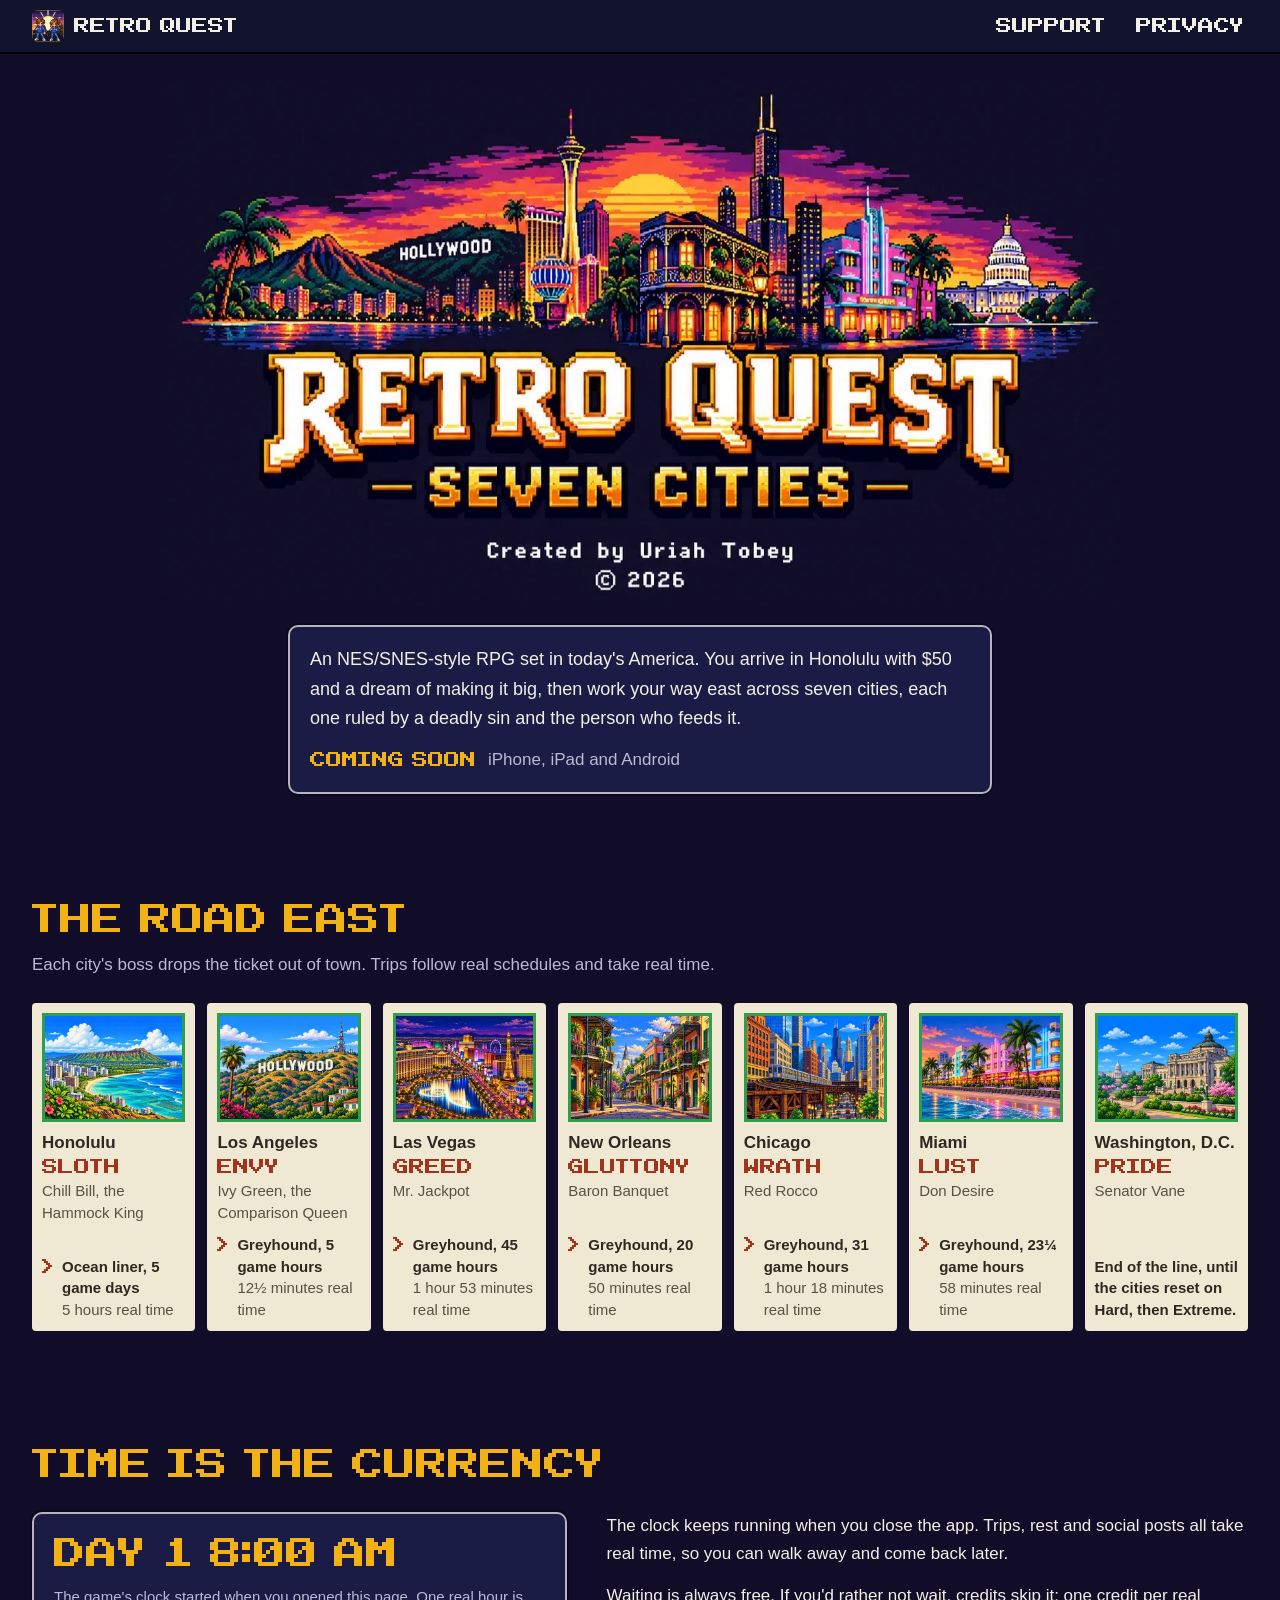
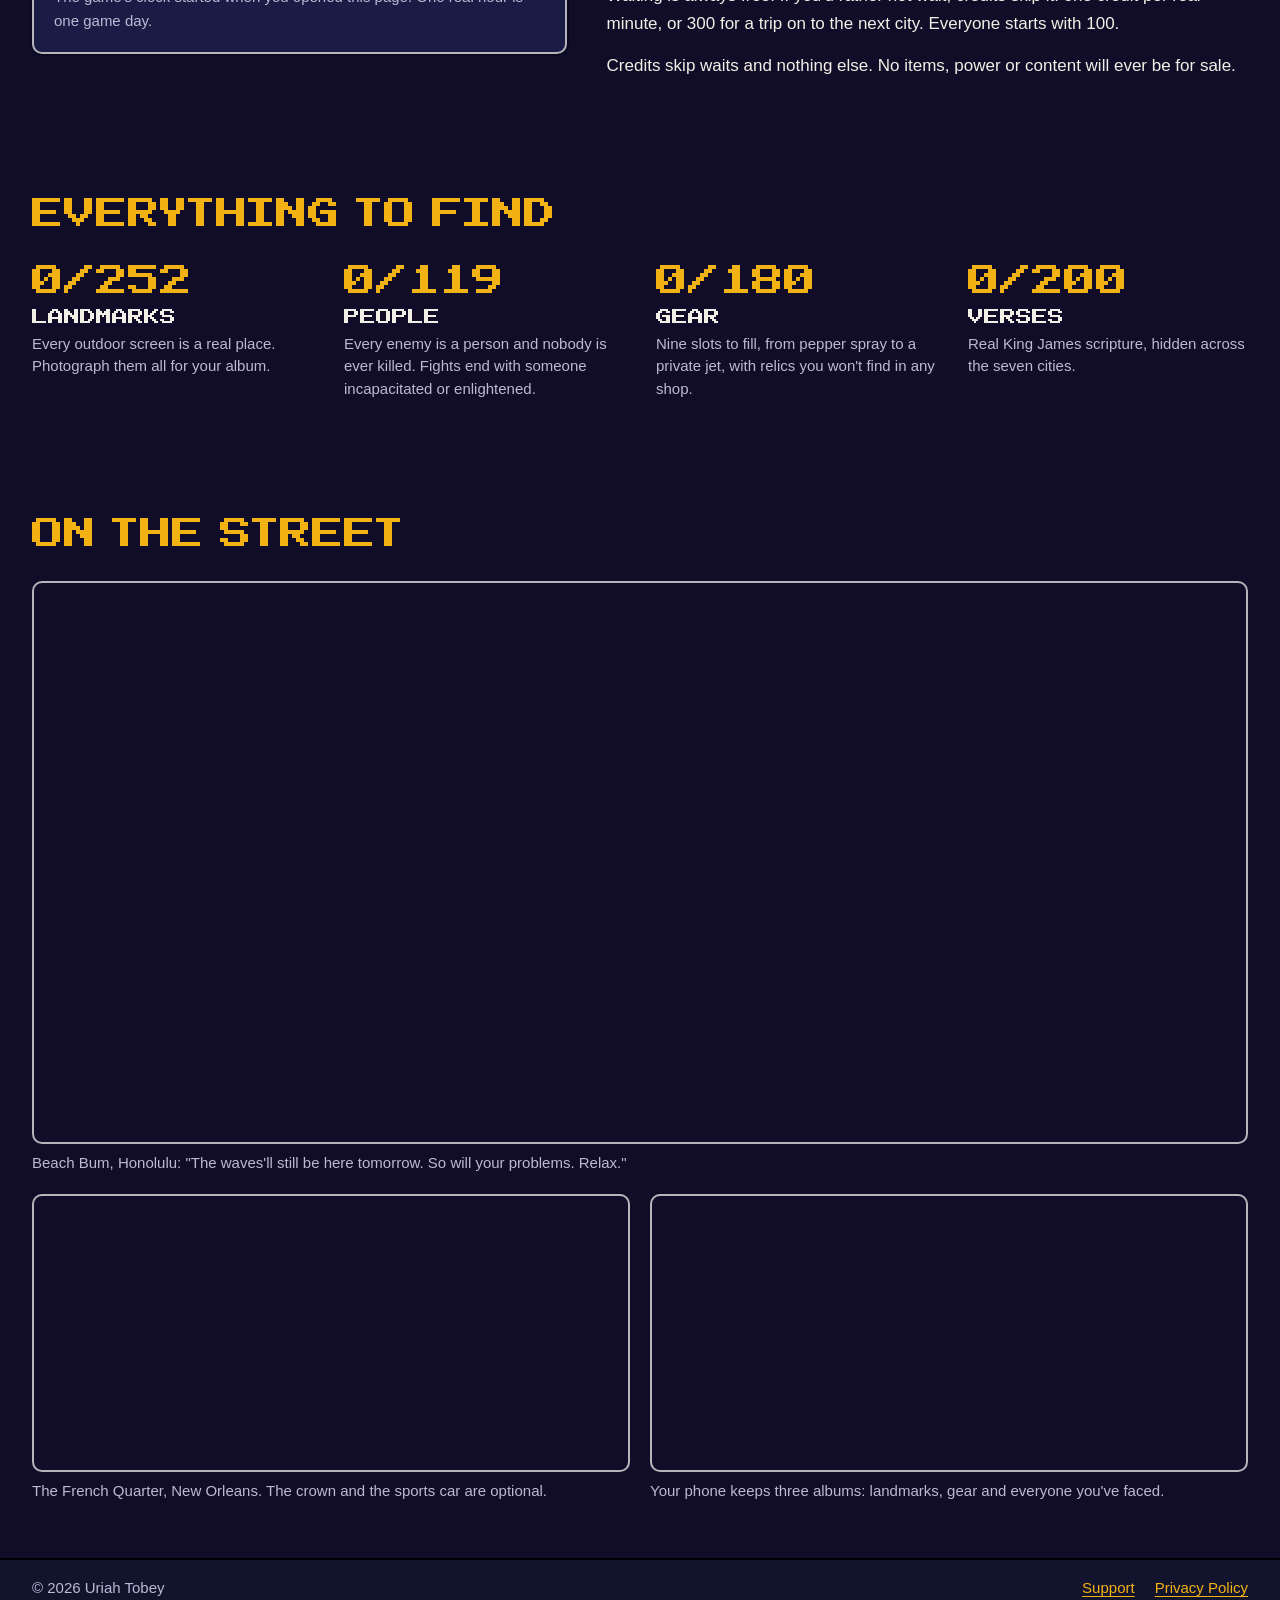
==== index.html @ 447e5976 "Retro Quest website: home page, privacy policy, support, app-ads.txt Co-Authored-By: Claude Opus 5.5" ====
<!doctype html>
<html lang="en">
<head>
<meta charset="utf-8">
<meta name="viewport" content="width=device-width, initial-scale=1, viewport-fit=cover">
<meta http-equiv="Content-Security-Policy" content="default-src 'none'; img-src 'self'; style-src 'self'; font-src 'self'; script-src 'self'; base-uri 'none'; form-action 'none'">
<title>Retro Quest: Seven Cities</title>
<meta name="description" content="An NES/SNES-style RPG for iPhone, iPad and Android. Seven American cities, one deadly sin each, and a real-time clock that keeps running after you close the app.">
<meta name="theme-color" content="#110d28">
<link rel="canonical" href="https://tobeyuj.github.io/">
<link rel="icon" type="image/png" sizes="64x64" href="assets/icon-64.png">
<link rel="icon" type="image/png" sizes="192x192" href="assets/icon-192.png">
<link rel="apple-touch-icon" href="assets/apple-touch-icon.png">
<link rel="preload" href="assets/seven-cities.ttf" as="font" type="font/ttf" crossorigin>
<link rel="stylesheet" href="assets/site.css">
<meta property="og:type" content="website">
<meta property="og:site_name" content="Retro Quest">
<meta property="og:title" content="Retro Quest: Seven Cities">
<meta property="og:description" content="An NES/SNES-style RPG for iPhone, iPad and Android. Seven American cities, one deadly sin each, and a real-time clock that keeps running after you close the app.">
<meta property="og:url" content="https://tobeyuj.github.io/">
<meta property="og:image" content="https://tobeyuj.github.io/assets/social-card.jpg">
<meta property="og:image:width" content="1200">
<meta property="og:image:height" content="630">
<meta name="twitter:card" content="summary_large_image">
<script src="assets/clock.js" defer></script>
</head>
<body>

<header class="hud">
  <div class="wrap hud-in">
    <a class="brand" href="index.html" aria-label="Retro Quest home"><img src="assets/icon-64.png" width="32" height="32" alt=""><span>Retro Quest</span></a>
    <nav class="menu" aria-label="Main">
      <a href="support.html">Support</a>
      <a href="privacy.html">Privacy</a>
    </nav>
  </div>
</header>

<main>
  <section class="hero wrap">
    <h1><img class="splash" src="assets/splash.webp" width="1248" height="685" alt="Retro Quest: Seven Cities. Created by Uriah Tobey. A pixel-art skyline at sunset with Diamond Head, the Hollywood sign, the Las Vegas Strip, a New Orleans balcony, Chicago's towers, a Miami Beach hotel and the U.S. Capitol."></h1>
    <div class="box hero-box">
      <p class="say">An NES/SNES-style RPG set in today's America. You arrive in Honolulu with $50 and a dream of making it big, then work your way east across seven cities, each one ruled by a deadly sin and the person who feeds it.</p>
      <p class="soon"><span class="px">Coming soon</span> iPhone, iPad and Android</p>
    </div>
  </section>

  <section class="band wrap" aria-labelledby="road">
    <div class="band-head">
      <h2 class="h2-px" id="road">The road east</h2>
      <p class="lede">Each city's boss drops the ticket out of town. Trips follow real schedules and take real time.</p>
    </div>
    <ol class="route">
      <li class="stop">
        <img src="assets/city-honolulu.webp" width="400" height="300" alt="Diamond Head above Waikiki Beach">
        <div class="stop-text">
          <h3>Honolulu</h3>
          <p class="sin">Sloth</p>
          <p class="boss">Chill Bill, the Hammock King</p>
          <p class="leg">Ocean liner, 5 game days <span>5 hours real time</span></p>
        </div>
      </li>
      <li class="stop">
        <img src="assets/city-los-angeles.webp" width="400" height="300" alt="The Hollywood sign on its hillside">
        <div class="stop-text">
          <h3>Los Angeles</h3>
          <p class="sin">Envy</p>
          <p class="boss">Ivy Green, the Comparison Queen</p>
          <p class="leg">Greyhound, 5 game hours <span>12&frac12; minutes real time</span></p>
        </div>
      </li>
      <li class="stop">
        <img src="assets/city-las-vegas.webp" width="400" height="300" alt="The Las Vegas Strip at night, fountains in front">
        <div class="stop-text">
          <h3>Las Vegas</h3>
          <p class="sin">Greed</p>
          <p class="boss">Mr. Jackpot</p>
          <p class="leg">Greyhound, 45 game hours <span>1 hour 53 minutes real time</span></p>
        </div>
      </li>
      <li class="stop">
        <img src="assets/city-new-orleans.webp" width="400" height="300" alt="Iron balconies in the French Quarter">
        <div class="stop-text">
          <h3>New Orleans</h3>
          <p class="sin">Gluttony</p>
          <p class="boss">Baron Banquet</p>
          <p class="leg">Greyhound, 20 game hours <span>50 minutes real time</span></p>
        </div>
      </li>
      <li class="stop">
        <img src="assets/city-chicago.webp" width="400" height="300" alt="An L train on the Loop tracks with the Willis Tower behind it">
        <div class="stop-text">
          <h3>Chicago</h3>
          <p class="sin">Wrath</p>
          <p class="boss">Red Rocco</p>
          <p class="leg">Greyhound, 31 game hours <span>1 hour 18 minutes real time</span></p>
        </div>
      </li>
      <li class="stop">
        <img src="assets/city-miami.webp" width="400" height="300" alt="Art deco hotels on Ocean Drive at sunset">
        <div class="stop-text">
          <h3>Miami</h3>
          <p class="sin">Lust</p>
          <p class="boss">Don Desire</p>
          <p class="leg">Greyhound, 23&frac14; game hours <span>58 minutes real time</span></p>
        </div>
      </li>
      <li class="stop">
        <img src="assets/city-washington-dc.webp" width="400" height="300" alt="The U.S. Capitol and the Library of Congress in spring">
        <div class="stop-text">
          <h3>Washington, D.C.</h3>
          <p class="sin">Pride</p>
          <p class="boss">Senator Vane</p>
          <p class="leg">End of the line, until the cities reset on Hard, then Extreme.</p>
        </div>
      </li>
    </ol>
  </section>

  <section class="band wrap" aria-labelledby="time">
    <div class="band-head">
      <h2 class="h2-px" id="time">Time is the currency</h2>
    </div>
    <div class="split">
      <div class="box clock-box">
        <p class="clock" id="clock" role="timer">Day 1 8:00 AM</p>
        <p class="clock-note">The game's clock started when you opened this page. One real hour is one game day.</p>
      </div>
      <div class="prose">
        <p>The clock keeps running when you close the app. Trips, rest and social posts all take real time, so you can walk away and come back later.</p>
        <p>Waiting is always free. If you'd rather not wait, credits skip it: one credit per real minute, or 300 for a trip on to the next city. Everyone starts with 100.</p>
        <p>Credits skip waits and nothing else. No items, power or content will ever be for sale.</p>
      </div>
    </div>
  </section>

  <section class="band wrap" aria-labelledby="find">
    <div class="band-head">
      <h2 class="h2-px" id="find">Everything to find</h2>
    </div>
    <ul class="counters">
      <li class="counter">
        <span class="num">0/252</span>
        <span class="what">Landmarks</span>
        <p>Every outdoor screen is a real place. Photograph them all for your album.</p>
      </li>
      <li class="counter">
        <span class="num">0/119</span>
        <span class="what">People</span>
        <p>Every enemy is a person and nobody is ever killed. Fights end with someone incapacitated or enlightened.</p>
      </li>
      <li class="counter">
        <span class="num">0/180</span>
        <span class="what">Gear</span>
        <p>Nine slots to fill, from pepper spray to a private jet, with relics you won't find in any shop.</p>
      </li>
      <li class="counter">
        <span class="num">0/200</span>
        <span class="what">Verses</span>
        <p>Real King James scripture, hidden across the seven cities.</p>
      </li>
    </ul>
  </section>

  <section class="band wrap" aria-labelledby="see">
    <div class="band-head">
      <h2 class="h2-px" id="see">On the street</h2>
    </div>
    <div class="shots">
      <figure>
        <img src="assets/screen-battle.webp" width="1280" height="590" alt="A battle on a Honolulu beach. A sleepy man in swim trunks holds a towel and a drink." loading="lazy" decoding="async">
        <figcaption>Beach Bum, Honolulu: "The waves'll still be here tomorrow. So will your problems. Relax."</figcaption>
      </figure>
      <figure>
        <img src="assets/screen-street.webp" width="1280" height="590" alt="A top-down street in New Orleans with townspeople, a mini-map and on-screen buttons." loading="lazy" decoding="async">
        <figcaption>The French Quarter, New Orleans. The crown and the sports car are optional.</figcaption>
      </figure>
      <figure>
        <img src="assets/screen-album.webp" width="1280" height="590" alt="An open photo album showing people from Miami, some still dark silhouettes." loading="lazy" decoding="async">
        <figcaption>Your phone keeps three albums: landmarks, gear and everyone you've faced.</figcaption>
      </figure>
    </div>
  </section>
</main>

<footer class="foot">
  <div class="wrap foot-in">
    <p>&copy; 2026 Uriah Tobey</p>
    <div class="links">
      <a href="support.html">Support</a>
      <a href="privacy.html">Privacy Policy</a>
    </div>
  </div>
</footer>

</body>
</html>
---- assets/site.css ----
/* Retro Quest website. One dark look on purpose: the night sky of the splash art
   runs edge to edge, panels are the game's dialog boxes, cards are album pages. */
:root {
  color-scheme: dark;
  --night: #110d28;      /* splash and launch screen background */
  --hud: #12142e;        /* the game's top strip */
  --panel: #1a1c45;      /* dialog box fill */
  --rule: #b6b5bb;       /* dialog box border */
  --text: #f2efe6;
  --muted: #bcb9d4;
  --gold: #f3b214;       /* the logo's gold */
  --page: #efe8d3;       /* album page */
  --ink: #2e2820;
  --ink-soft: #5a5142;
  --sin: #a3341c;
  --frame: #2f9e4a;      /* album frame for a collected photo */
  --display: "Seven Cities", ui-monospace, Menlo, Consolas, monospace;
  --body: -apple-system, BlinkMacSystemFont, "Segoe UI", Roboto, "Noto Sans", "Helvetica Neue", Arial, sans-serif;
}

@font-face {
  font-family: "Seven Cities";
  src: url("seven-cities.ttf") format("truetype");
  font-display: swap;
}

*, *::before, *::after { box-sizing: border-box; }

html {
  -webkit-text-size-adjust: 100%;
  scroll-padding-top: 1rem;
}

body {
  margin: 0;
  min-height: 100dvh;
  display: flex;
  flex-direction: column;
  background: var(--night);
  color: var(--text);
  font: 1.0625rem/1.65 var(--body);
}
main { flex: 1 0 auto; }

img { display: block; max-width: 100%; height: auto; }
p { margin: 0; }
ul, ol { margin: 0; padding: 0; }

a { color: var(--gold); text-underline-offset: 0.18em; }
a:hover { color: var(--text); }
:focus-visible { outline: 2px solid var(--gold); outline-offset: 2px; }

/* The pixel face is drawn on an 8 px grid: keep it at multiples of 8 px. */
.px, h1, .h2-px {
  font-family: var(--display);
  font-weight: 400;
  font-synthesis: none;
  letter-spacing: 0;
  line-height: 1.4;
  text-wrap: balance;
  -webkit-font-smoothing: none;
}

.wrap {
  width: 100%;
  max-width: 78rem;
  margin-inline: auto;
  padding-left: max(16px, env(safe-area-inset-left, 0px));
  padding-right: max(16px, env(safe-area-inset-right, 0px));
}

/* ---------- top strip, like the game's HUD ---------- */
.hud {
  background: var(--hud);
  border-bottom: 2px solid #000;
}
.hud-in {
  display: flex;
  align-items: center;
  justify-content: space-between;
  gap: 1rem;
  padding-block: 0.625rem;
}
.brand {
  display: flex;
  align-items: center;
  gap: 0.625rem;
  color: var(--text);
  text-decoration: none;
  font: 400 16px/1 var(--display);
  -webkit-font-smoothing: none;
}
.brand img { border-radius: 6px; }
.brand span { display: none; }

/* Links read like a game menu: the cursor marks where you are. */
.menu { display: flex; gap: 0.5rem; }
.menu a {
  position: relative;
  padding: 0.375rem 0.25rem 0.375rem 1.125rem;
  color: var(--text);
  text-decoration: none;
  font: 400 16px/1 var(--display);
  -webkit-font-smoothing: none;
}
.menu a::before {
  content: ">";
  position: absolute;
  left: 0;
  color: var(--gold);
  opacity: 0;
}
.menu a:hover::before, .menu a:focus-visible::before, .menu a[aria-current="page"]::before { opacity: 1; }
.menu a[aria-current="page"] { color: var(--gold); }

/* ---------- dialog box ---------- */
.box {
  background: var(--panel);
  border: 2px solid var(--rule);
  border-radius: 10px;
  padding: 1.125rem 1.25rem;
  box-shadow: 0 0 0 2px #0a0820;
}

/* ---------- home: hero ---------- */
.hero {
  display: grid;
  justify-items: center;
  gap: 1.25rem;
  padding-block: 1.5rem 3rem;
}
.hero h1 { margin: 0; width: 100%; }
.splash { width: 100%; max-width: 60rem; margin-inline: auto; }
.hero-box { width: 100%; max-width: 44rem; display: grid; gap: 0.75rem; }
.hero-box .say { font-size: 1.125rem; }
.soon { display: flex; flex-wrap: wrap; align-items: center; gap: 0.25rem 0.75rem; color: var(--muted); }
.soon .px { color: var(--gold); font-size: 16px; }

/* The title screen's slide up. Text never waits on an animation to be readable. */
@media (prefers-reduced-motion: no-preference) {
  .splash { animation: rise 0.7s steps(14) both; }
}
@keyframes rise { from { transform: translateY(28px); } to { transform: none; } }

/* ---------- home: sections ---------- */
.band { padding-block: 2.5rem; }
.band-head { display: grid; gap: 0.5rem; margin-bottom: 1.5rem; max-width: 46rem; }
.h2-px { margin: 0; font-size: 24px; color: var(--gold); }
.lede { color: var(--muted); }

/* The route, west to east: album pages in order. */
.route { list-style: none; display: grid; gap: 0.75rem; }
.stop {
  display: grid;
  grid-template-columns: 7.5rem minmax(0, 1fr);
  gap: 0.875rem;
  padding: 0.625rem;
  background: var(--page);
  color: var(--ink);
  border-radius: 4px;
  font-size: 0.9375rem;
  line-height: 1.45;
}
.stop img {
  width: 100%;
  border: 3px solid var(--frame);
}
.stop-text { display: flex; flex-direction: column; gap: 0.125rem; min-width: 0; }
.stop h3 { margin: 0; font-size: 1.0625rem; line-height: 1.3; }
.sin { font: 400 16px/1.4 var(--display); color: var(--sin); -webkit-font-smoothing: none; }
.boss { color: var(--ink-soft); }
.leg { margin-top: 0.375rem; font-weight: 600; display: grid; grid-template-columns: auto minmax(0, 1fr); column-gap: 0.375rem; }
.leg::before { content: ">"; font: 400 16px/1.45 var(--display); color: var(--sin); }
.leg span { grid-column: 2; font-weight: 400; color: var(--ink-soft); }
.stop:last-child .leg::before { content: none; }
.stop:last-child .leg { display: block; }

@media (min-width: 44rem) and (max-width: 74.99rem) {
  .route { grid-template-columns: repeat(2, minmax(0, 1fr)); }
  .stop:last-child { grid-column: 1 / -1; }
}
@media (min-width: 75rem) {
  .route { grid-template-columns: repeat(7, minmax(0, 1fr)); }
  .stop { display: flex; flex-direction: column; gap: 0.625rem; }
  .stop-text { flex: 1; }
  .leg { margin-top: auto; padding-top: 0.5rem; }
}

/* Time */
.split { display: grid; gap: 1.5rem; align-items: start; }
.clock-box { display: grid; gap: 0.5rem; }
.clock { font: 400 24px/1.4 var(--display); color: var(--gold); -webkit-font-smoothing: none; }
.clock-note { color: var(--muted); font-size: 0.9375rem; }
.prose { display: grid; gap: 0.875rem; max-width: 40rem; }
@media (min-width: 52rem) {
  .split { grid-template-columns: minmax(0, 5fr) minmax(0, 6fr); gap: 2.5rem; }
  .clock { font-size: 32px; }
}

/* The game's counters, all still at zero */
.counters { list-style: none; display: grid; gap: 1.25rem; }
.counter { display: grid; gap: 0.25rem; align-content: start; }
.counter .num { font: 400 32px/1.3 var(--display); color: var(--gold); -webkit-font-smoothing: none; }
.counter .what { font: 400 16px/1.4 var(--display); -webkit-font-smoothing: none; }
.counter p { color: var(--muted); font-size: 0.9375rem; line-height: 1.5; }
@media (min-width: 40rem) { .counters { grid-template-columns: repeat(2, minmax(0, 1fr)); } }
@media (min-width: 66rem) { .counters { grid-template-columns: repeat(4, minmax(0, 1fr)); gap: 2rem; } }

/* Screens */
.shots { display: grid; gap: 1.25rem; }
.shots figure { margin: 0; display: grid; gap: 0.5rem; min-width: 0; }
.shots img { width: 100%; border: 2px solid var(--rule); border-radius: 10px; }
.shots figcaption { color: var(--muted); font-size: 0.9375rem; line-height: 1.5; }
@media (min-width: 48rem) {
  .shots { grid-template-columns: repeat(2, minmax(0, 1fr)); }
  .shots figure:first-child { grid-column: 1 / -1; }
}

.again { display: grid; gap: 0.5rem; }
.again .px { color: var(--gold); font-size: 16px; }

/* ---------- documents: privacy, support ---------- */
.doc-wrap { padding-block: 2rem 3rem; }
.doc { max-width: 46rem; margin-inline: auto; display: grid; gap: 1rem; min-width: 0; }
.doc h1 { margin: 0; font-size: 24px; color: var(--gold); }
.doc-meta { color: var(--muted); }
.doc section { display: grid; gap: 0.75rem; min-width: 0; scroll-margin-top: 1rem; }
.doc section + section { margin-top: 1.25rem; }
.doc h2 { margin: 0; font-size: 1.3125rem; line-height: 1.3; text-wrap: balance; }
.doc h2 .n { color: var(--gold); font: 400 16px/1 var(--display); margin-right: 0.5rem; -webkit-font-smoothing: none; }
.doc h3 { margin: 0; font-size: 1.0625rem; line-height: 1.35; }
.doc ul { padding-left: 1.25rem; display: grid; gap: 0.5rem; }
.doc li { padding-left: 0.125rem; }
.doc li::marker { color: var(--gold); }
.doc code { font-family: ui-monospace, Menlo, Consolas, monospace; font-size: 0.92em; overflow-wrap: anywhere; }
.box h2 { font: 400 16px/1.4 var(--display); color: var(--gold); -webkit-font-smoothing: none; }
.box.doc-box { display: grid; gap: 0.75rem; }

.contents { display: grid; gap: 0.625rem; }
.contents .px { color: var(--gold); font-size: 16px; }
.contents ol { list-style: none; display: grid; gap: 0.125rem; font-size: 0.9375rem; }
.contents .tag { color: var(--gold); margin-right: 0.375rem; font-variant-numeric: tabular-nums; }
@media (min-width: 40rem) {
  .contents ol { grid-template-columns: repeat(2, minmax(0, 1fr)); column-gap: 1.5rem; }
}

.chip {
  justify-self: start;
  max-width: 100%;
  padding: 0.25rem 0.5rem;
  border: 2px dashed var(--gold);
  border-radius: 4px;
  color: var(--gold);
  font: 400 16px/1.4 var(--display);
  -webkit-font-smoothing: none;
}
.pending { color: var(--gold); font-size: 0.875rem; white-space: nowrap; }

/* Where data goes: a table, stacked into blocks on a phone. */
.table-box { border: 2px solid var(--rule); border-radius: 10px; overflow: hidden; }
.flow { width: 100%; border-collapse: collapse; font-size: 0.9375rem; line-height: 1.45; }
.flow th, .flow td { padding: 0.625rem 0.75rem; text-align: left; vertical-align: top; }
.flow thead th { background: var(--panel); font-weight: 600; color: var(--gold); }
.flow tbody th { font-weight: 600; }
.flow tbody tr + tr > * { border-top: 1px solid #3a3c68; }
@media (max-width: 39.99rem) {
  .flow thead { position: absolute; width: 1px; height: 1px; overflow: hidden; clip-path: inset(50%); }
  .flow, .flow tbody, .flow tr, .flow th, .flow td { display: block; width: 100%; }
  .flow tbody tr { padding: 0.625rem 0.75rem; }
  .flow tbody tr + tr { border-top: 1px solid #3a3c68; }
  .flow tbody tr + tr > * { border-top: 0; }
  .flow th, .flow td { padding: 0; }
  .flow td { margin-top: 0.25rem; color: var(--text); }
  .flow td::before { content: attr(data-label) ": "; color: var(--muted); }
}

.mail { font-size: 1.125rem; overflow-wrap: anywhere; }

/* ---------- 404 ---------- */
.lost { display: grid; justify-items: center; gap: 1.25rem; padding-block: 4rem; text-align: center; }
.lost h1 { margin: 0; font-size: 24px; color: var(--gold); }

/* ---------- footer ---------- */
.foot {
  background: var(--hud);
  border-top: 2px solid #000;
  padding-bottom: env(safe-area-inset-bottom, 0px);
}
.foot-in {
  display: flex;
  flex-wrap: wrap;
  align-items: center;
  justify-content: space-between;
  gap: 0.5rem 1.5rem;
  padding-block: 1rem;
  color: var(--muted);
  font-size: 0.9375rem;
}
.foot .links { display: flex; flex-wrap: wrap; gap: 0.25rem 1.25rem; }

@media (min-width: 30rem) {
  .brand span { display: inline; }
}
@media (min-width: 48rem) {
  .hud { position: sticky; top: env(safe-area-inset-top, 0px); z-index: 5; }
  html { scroll-padding-top: 5rem; }
  .doc section { scroll-margin-top: 5rem; }
  .doc h1 { font-size: 32px; }
  .h2-px { font-size: 32px; }
  .band { padding-block: 3.5rem; }
}

@media print {
  :root { color-scheme: light; }
  body { background: #fff; color: #000; font-size: 11pt; }
  .hud, .foot { display: none; }
  .box, .table-box { background: none; border: 1px solid #000; box-shadow: none; }
  .doc h1, .doc h2 .n, .box h2, .contents .px, .contents .tag, .chip, .pending, .flow thead th { color: #000; }
  .doc-meta, .flow td::before { color: #000; }
  .flow thead th { background: none; }
  a { color: #000; }
  .contents { display: none; }
}
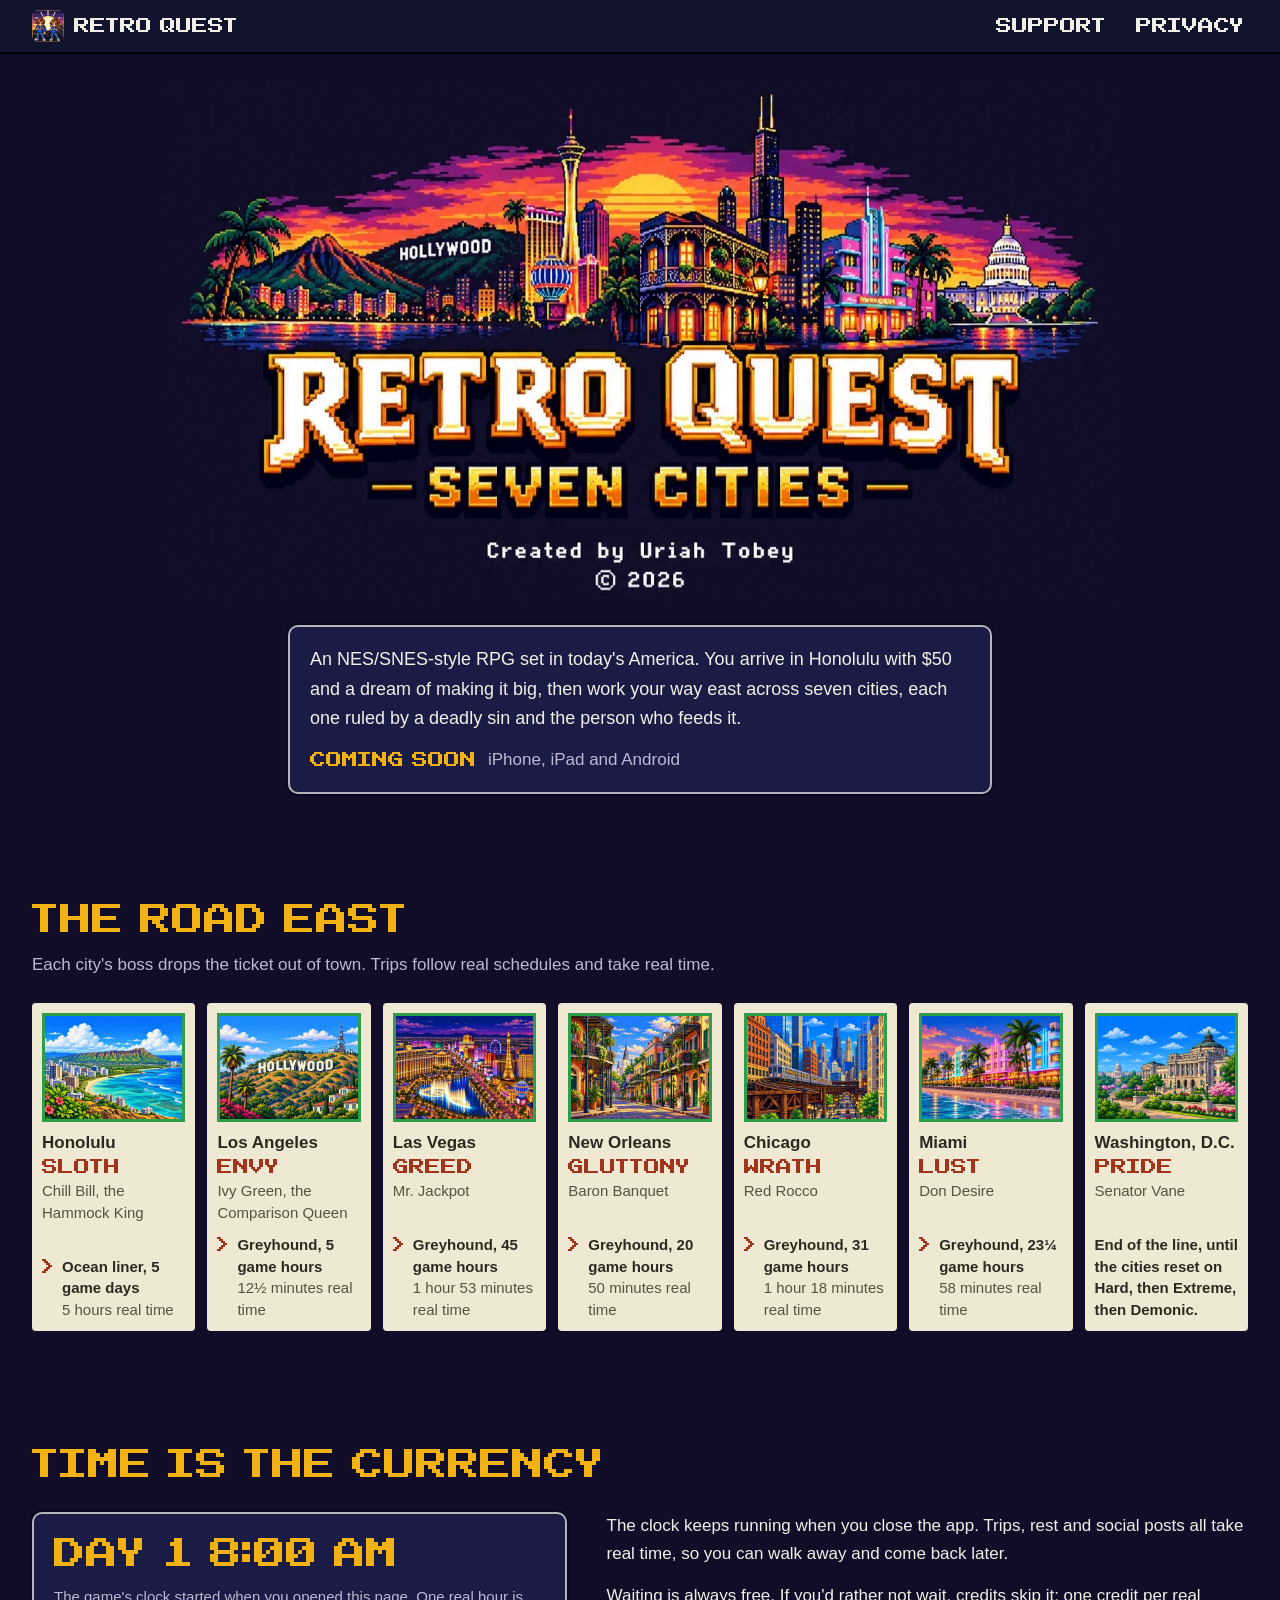
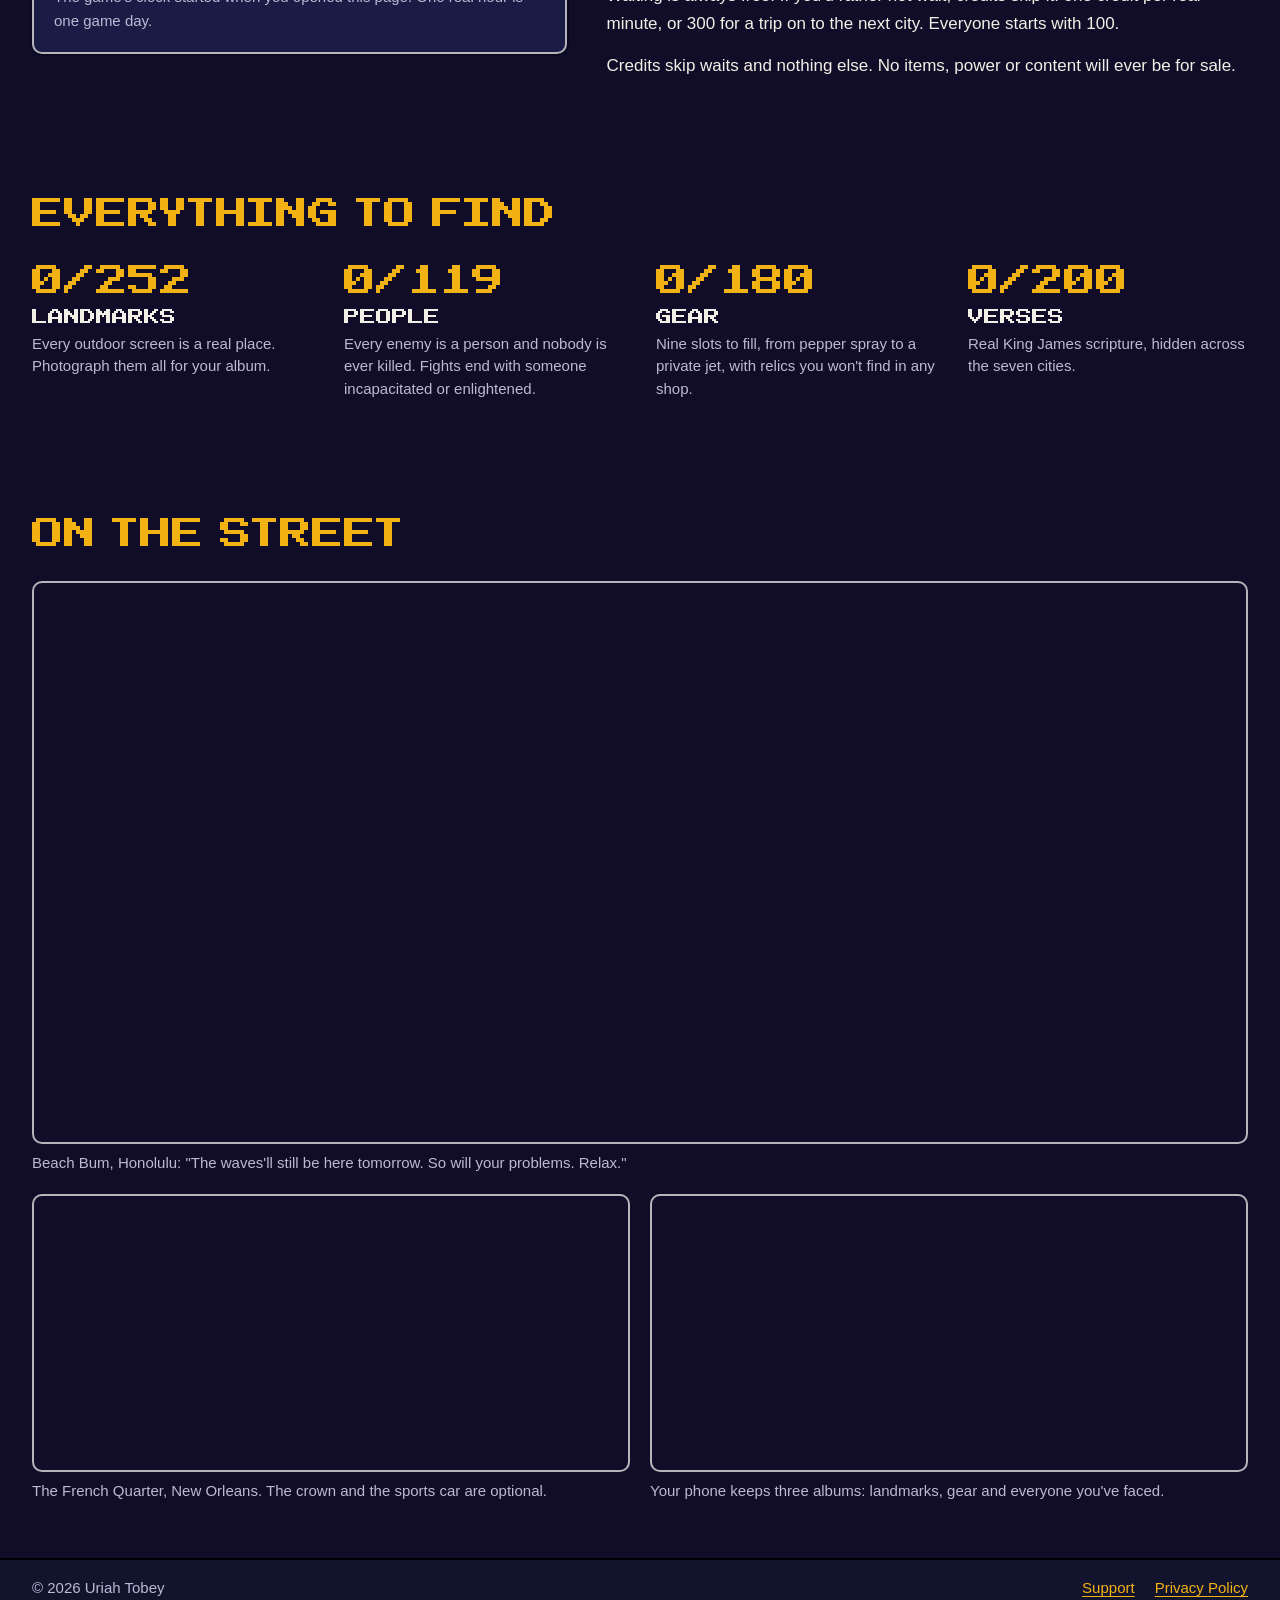
==== commit 92b2faa0: "Version 1.1: Demonic on the home page, backup codes in support and the privacy policy" ====
--- a/index.html
+++ b/index.html
@@ -111,7 +111,7 @@
           <h3>Washington, D.C.</h3>
           <p class="sin">Pride</p>
           <p class="boss">Senator Vane</p>
-          <p class="leg">End of the line, until the cities reset on Hard, then Extreme.</p>
+          <p class="leg">End of the line, until the cities reset on Hard, then Extreme, then Demonic.</p>
         </div>
       </li>
     </ol>
--- a/assets/site.css
+++ b/assets/site.css
@@ -216,6 +216,13 @@
   .shots figure:first-child { grid-column: 1 / -1; }
 }
 
+/* Play page: shared posts, as the game draws them (1080x1350, shown at half) */
+.posts { list-style: none; display: grid; gap: 1.25rem; max-width: 22rem; margin-inline: auto; }
+.posts img { width: 100%; border: 2px solid var(--rule); border-radius: 10px; }
+@media (min-width: 48rem) {
+  .posts { grid-template-columns: repeat(3, minmax(0, 1fr)); max-width: none; }
+}
+
 .again { display: grid; gap: 0.5rem; }
 .again .px { color: var(--gold); font-size: 16px; }
 
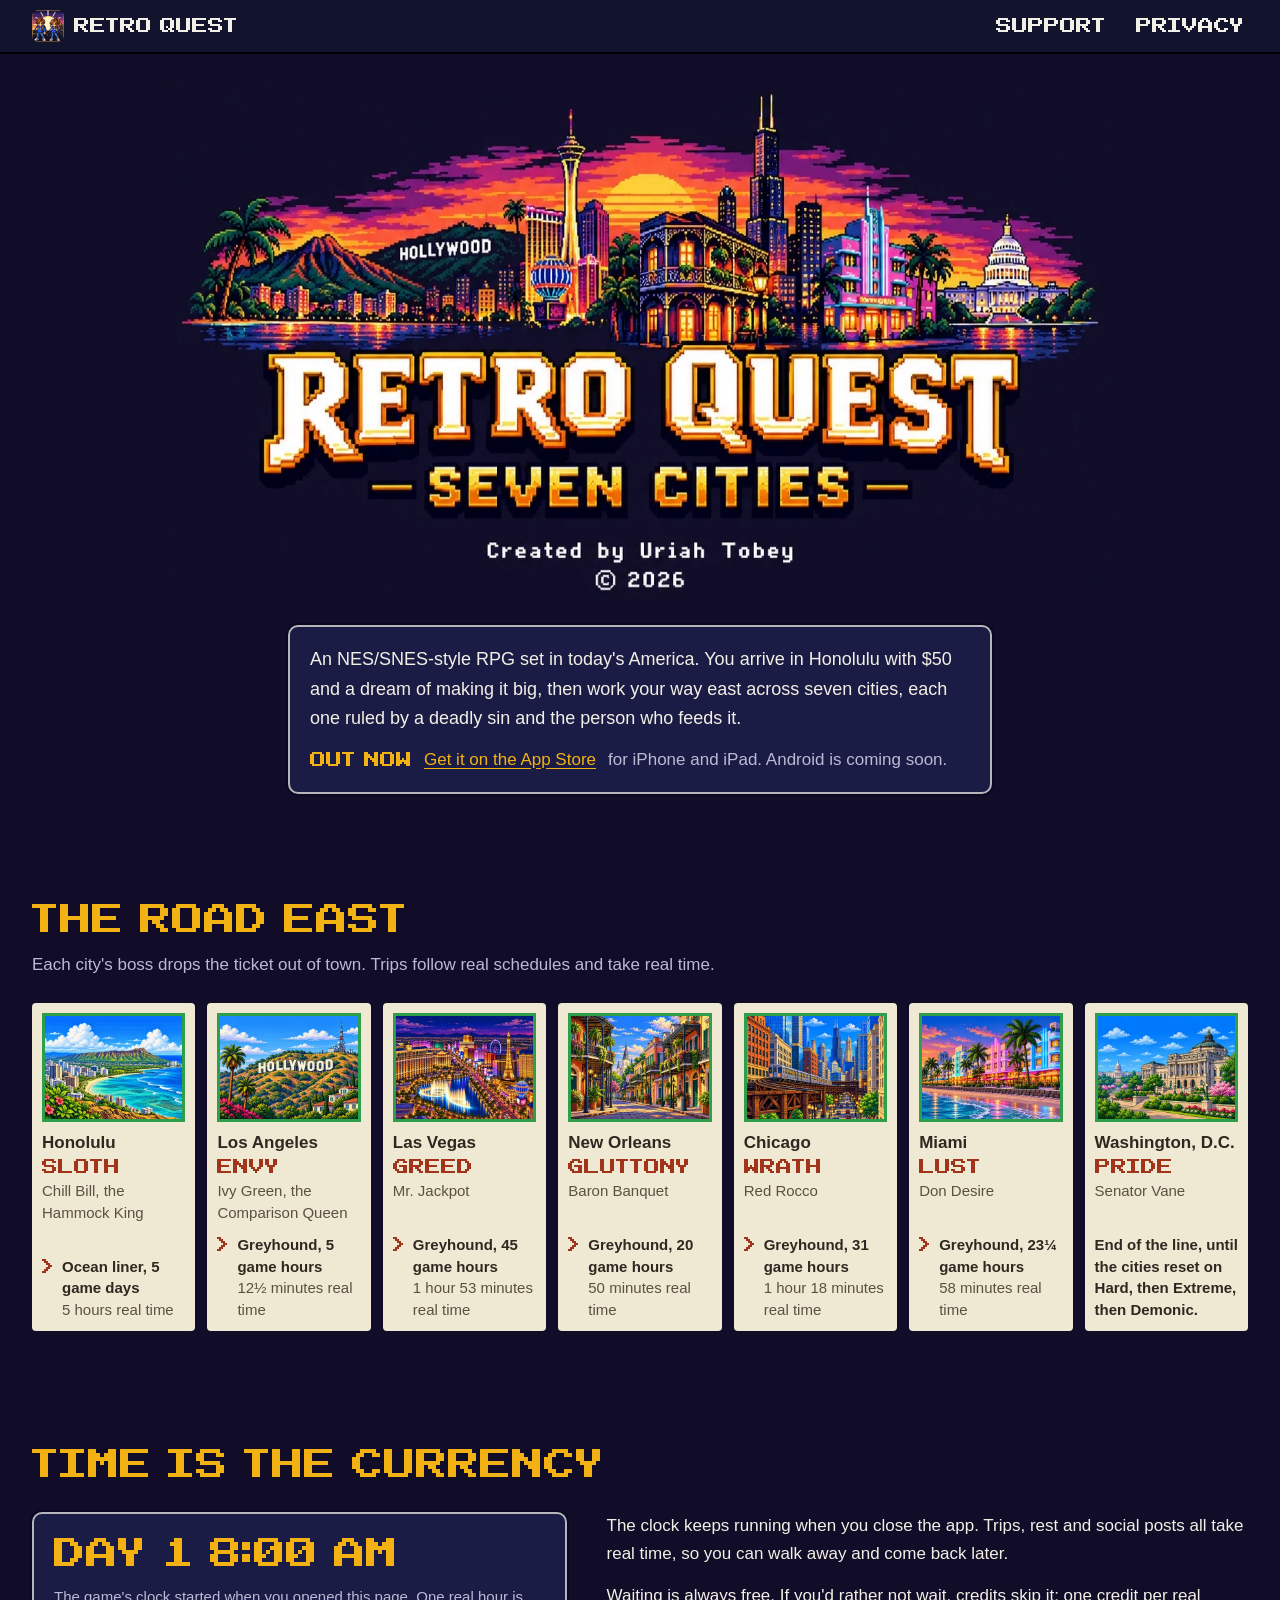
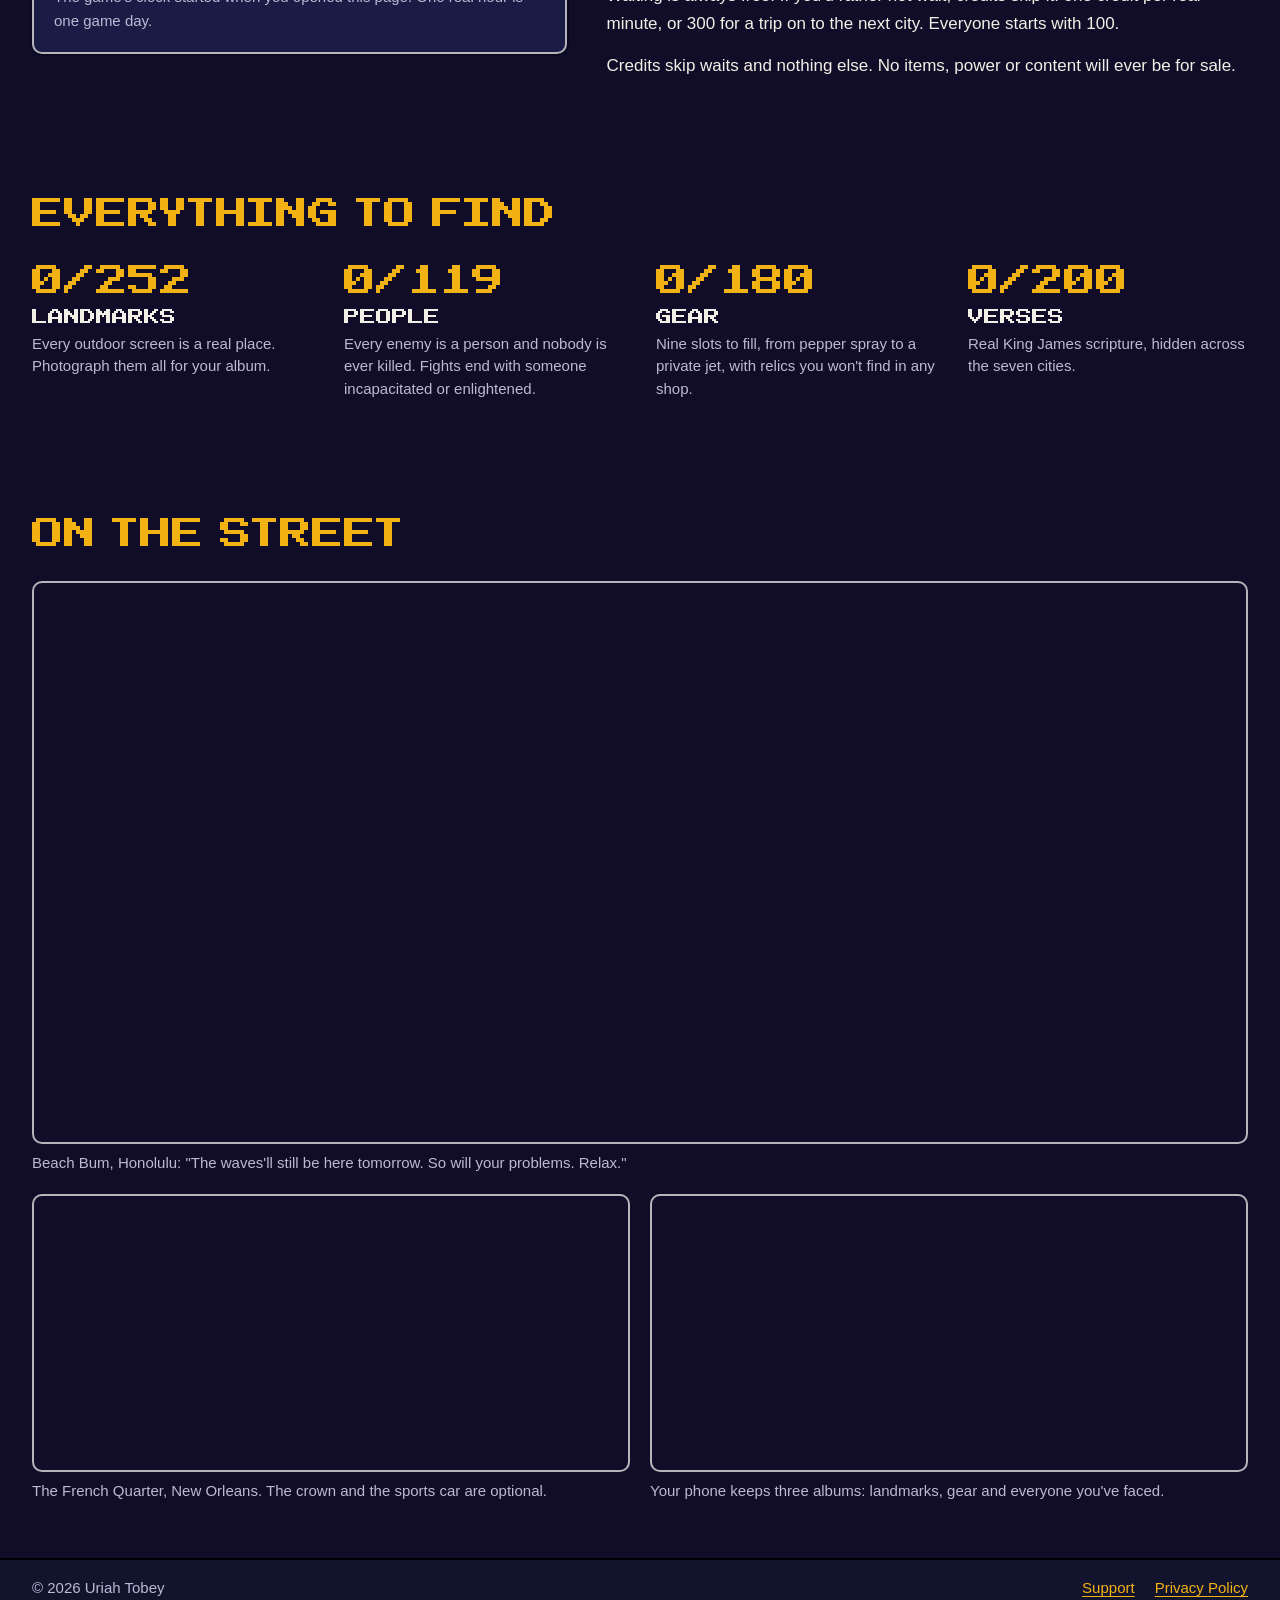
==== commit 6ffff6a4: "Out now on the App Store: the store link on the home page and the share link's page" ====
--- a/index.html
+++ b/index.html
@@ -41,7 +41,7 @@
     <h1><img class="splash" src="assets/splash.webp" width="1248" height="685" alt="Retro Quest: Seven Cities. Created by Uriah Tobey. A pixel-art skyline at sunset with Diamond Head, the Hollywood sign, the Las Vegas Strip, a New Orleans balcony, Chicago's towers, a Miami Beach hotel and the U.S. Capitol."></h1>
     <div class="box hero-box">
       <p class="say">An NES/SNES-style RPG set in today's America. You arrive in Honolulu with $50 and a dream of making it big, then work your way east across seven cities, each one ruled by a deadly sin and the person who feeds it.</p>
-      <p class="soon"><span class="px">Coming soon</span> iPhone, iPad and Android</p>
+      <p class="soon"><span class="px">Out now</span> <a href="https://apps.apple.com/app/retro-quest/id6790181507">Get it on the App Store</a> for iPhone and iPad. Android is coming soon.</p>
     </div>
   </section>
 
